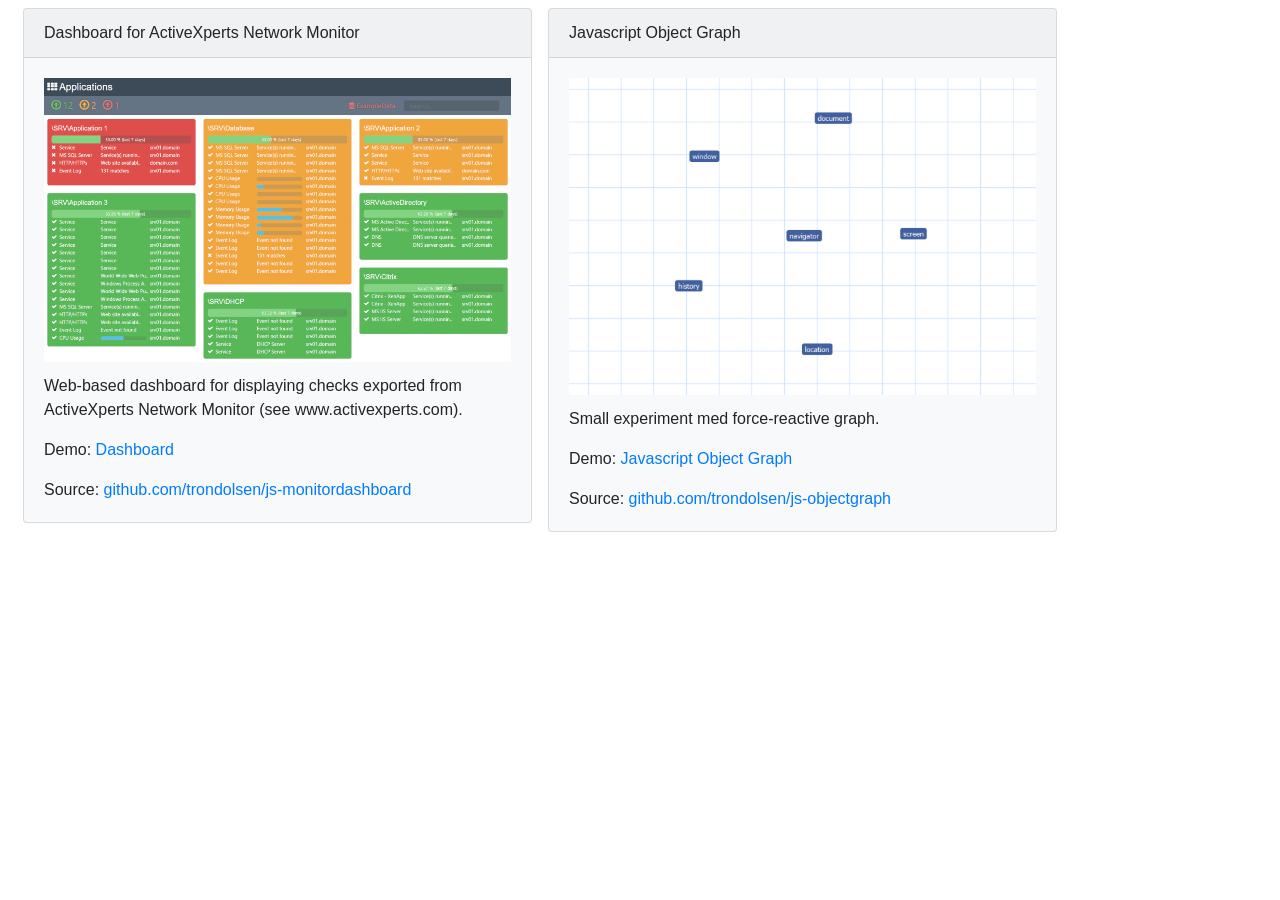
==== index.html @ d68602ff "added link for jsobjectgraph" ====
<html>
  <head>
    <title>trondolsen.github.io</title>
    <link rel="stylesheet" href=".\css\bootstrap.css" type="text/css">
  </head>
  <body>
    <div class="container float-left">
      <div class="card-deck p-2 w-50 float-left">
        <div class="card bg-light mb-3" style="min-width: 30rem;">
          <div class="card-header">Dashboard for ActiveXperts Network Monitor</div>
          <div class="card-body">
            <div class="card-title"><img width="100%" src=".\icons\icon-dashboard.png"></div>
            <p class="card-text">Web-based dashboard for displaying checks exported from ActiveXperts Network Monitor (see www.activexperts.com).</p>
            <p class="card-text">Demo: <a class="card-link" target="_blank" href=".\dashboard\dashboard.html">Dashboard</a></p>
            <p class="card-text">Source: <a class="card-link" target="_blank" href="https://github.com/trondolsen/js-monitordashboard">github.com/trondolsen/js-monitordashboard</a></p>
          </div>
        </div>
      </div>
      <div class="card-deck p-2 w-50 float-left">
        <div class="card bg-light mb-3" style="min-width: 30rem;">
          <div class="card-header">Javascript Object Graph</div>
          <div class="card-body">
            <div class="card-title"><img width="100%" src=".\icons\icon-jsobjectgraph.png"></div>
            <p class="card-text">Small experiment med force-reactive graph.</p>
            <p class="card-text">Demo: <a class="card-link" target="_blank" href=".\js-objectgraph\js-object-graph.html">Javascript Object Graph</a></p>
            <p class="card-text">Source: <a class="card-link" target="_blank" href="https://github.com/trondolsen/js-objectgraph">github.com/trondolsen/js-objectgraph</a></p>
          </div>
        </div>
      </div>
    </div>
  </body>
</html>
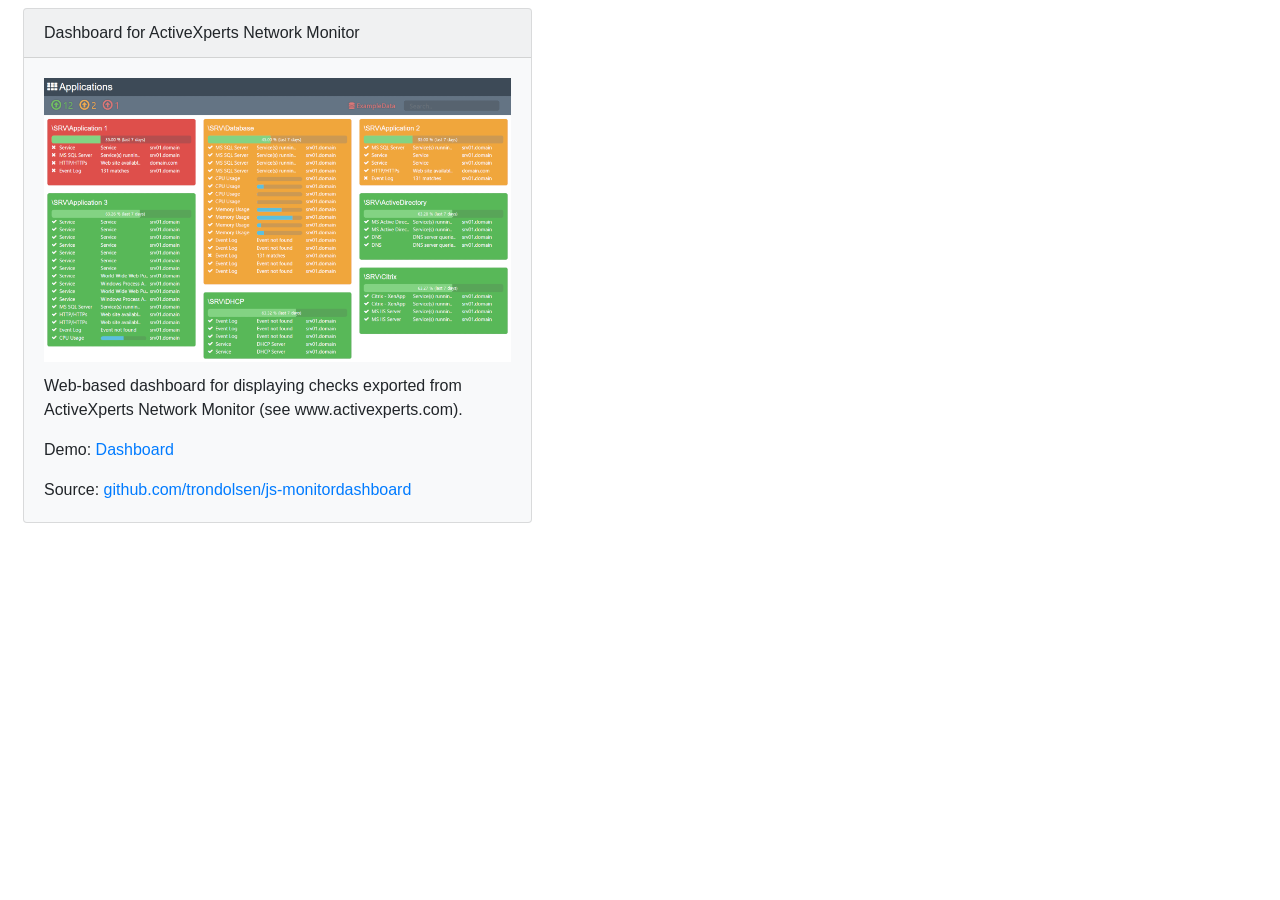
==== commit 053d5a95: "removed project" ====
--- a/index.html
+++ b/index.html
@@ -16,17 +16,6 @@
           </div>
         </div>
       </div>
-      <div class="card-deck p-2 w-50 float-left">
-        <div class="card bg-light mb-3" style="min-width: 30rem;">
-          <div class="card-header">Javascript Object Graph</div>
-          <div class="card-body">
-            <div class="card-title"><img width="100%" src=".\icons\icon-jsobjectgraph.png"></div>
-            <p class="card-text">Small experiment med force-reactive graph.</p>
-            <p class="card-text">Demo: <a class="card-link" target="_blank" href=".\js-objectgraph\js-object-graph.html">Javascript Object Graph</a></p>
-            <p class="card-text">Source: <a class="card-link" target="_blank" href="https://github.com/trondolsen/js-objectgraph">github.com/trondolsen/js-objectgraph</a></p>
-          </div>
-        </div>
-      </div>
     </div>
   </body>
 </html>
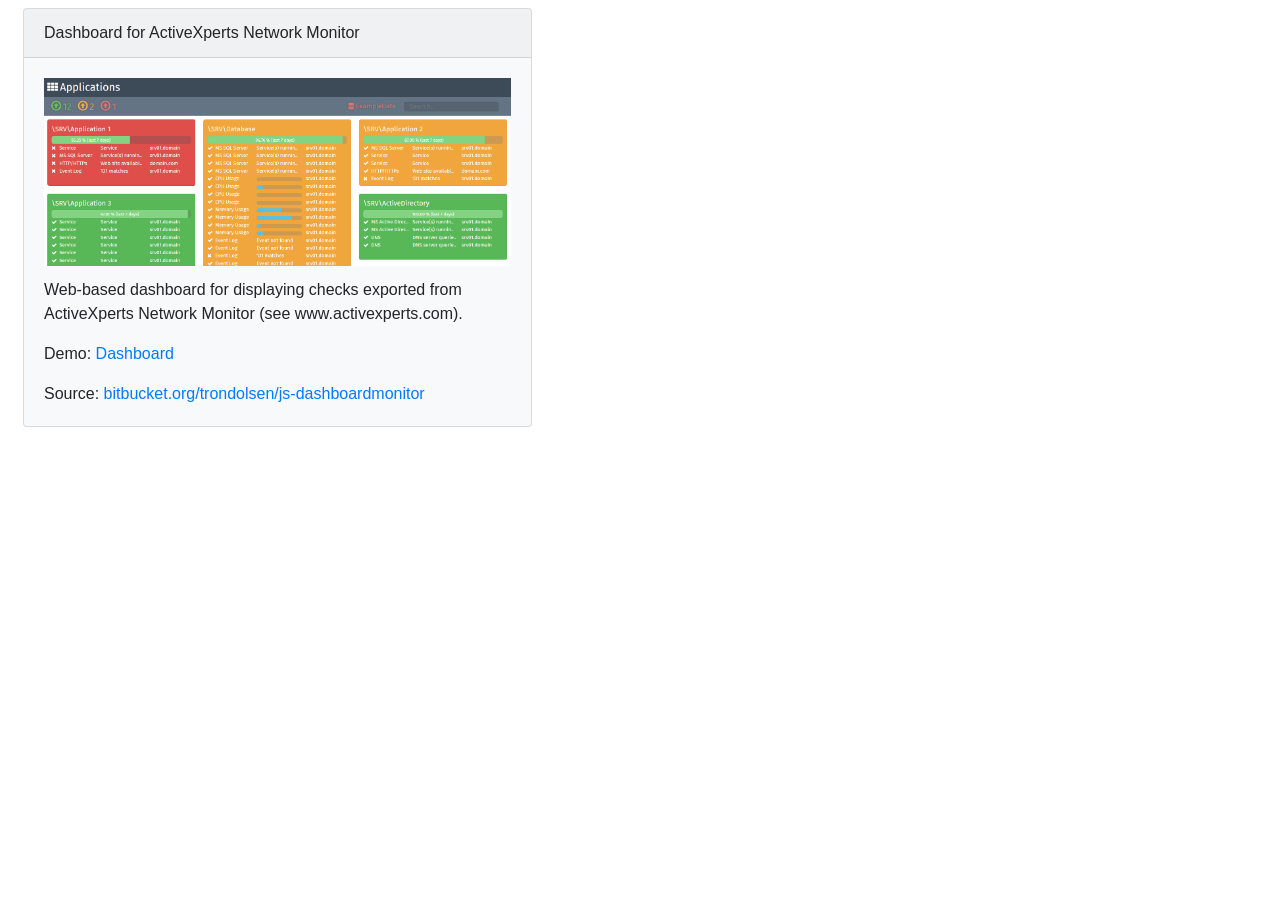
==== commit b7415325: "adapter to bitbucket" ====
--- a/index.html
+++ b/index.html
@@ -1,7 +1,7 @@
 <html>
   <head>
-    <title>trondolsen.github.io</title>
-    <link rel="stylesheet" href=".\css\bootstrap.css" type="text/css">
+    <title>trondolsen.gitlab.io</title>
+    <link rel="stylesheet" href=".\public\css\bootstrap.css" type="text/css">
   </head>
   <body>
     <div class="container float-left">
@@ -9,10 +9,10 @@
         <div class="card bg-light mb-3" style="min-width: 30rem;">
           <div class="card-header">Dashboard for ActiveXperts Network Monitor</div>
           <div class="card-body">
-            <div class="card-title"><img width="100%" src=".\icons\icon-dashboard.png"></div>
+            <div class="card-title"><img width="100%" src=".\public\icons\icon-dashboard.png"></div>
             <p class="card-text">Web-based dashboard for displaying checks exported from ActiveXperts Network Monitor (see www.activexperts.com).</p>
-            <p class="card-text">Demo: <a class="card-link" target="_blank" href=".\dashboard\dashboard.html">Dashboard</a></p>
-            <p class="card-text">Source: <a class="card-link" target="_blank" href="https://github.com/trondolsen/js-monitordashboard">github.com/trondolsen/js-monitordashboard</a></p>
+            <p class="card-text">Demo: <a class="card-link" target="_blank" href=".\public\dashboard\dashboard.html">Dashboard</a></p>
+            <p class="card-text">Source: <a class="card-link" target="_blank" href="https://bitbucket.org/trondolsen/js-dashboardmonitor">bitbucket.org/trondolsen/js-dashboardmonitor</a></p>
           </div>
         </div>
       </div>
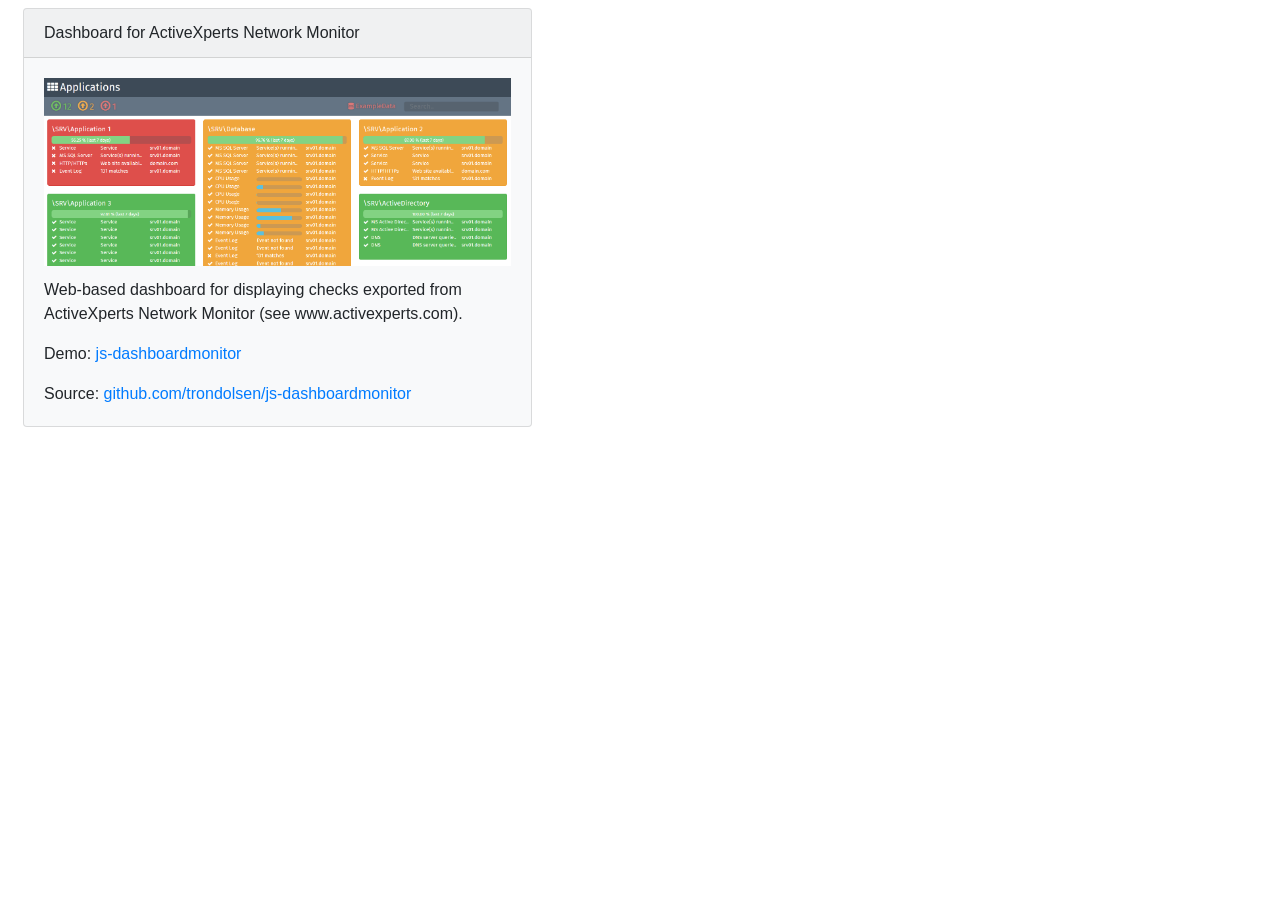
==== commit f92bcb5f: "Migrated to github" ====
--- a/index.html
+++ b/index.html
@@ -1,7 +1,7 @@
 <html>
   <head>
     <title>trondolsen.gitlab.io</title>
-    <link rel="stylesheet" href=".\public\css\bootstrap.css" type="text/css">
+    <link rel="stylesheet" href=".\css\bootstrap.css" type="text/css">
   </head>
   <body>
     <div class="container float-left">
@@ -9,10 +9,10 @@
         <div class="card bg-light mb-3" style="min-width: 30rem;">
           <div class="card-header">Dashboard for ActiveXperts Network Monitor</div>
           <div class="card-body">
-            <div class="card-title"><img width="100%" src=".\public\icons\icon-dashboard.png"></div>
+            <div class="card-title"><img width="100%" src=".\icons\icon-dashboard.png"></div>
             <p class="card-text">Web-based dashboard for displaying checks exported from ActiveXperts Network Monitor (see www.activexperts.com).</p>
-            <p class="card-text">Demo: <a class="card-link" target="_blank" href=".\public\dashboard\dashboard.html">Dashboard</a></p>
-            <p class="card-text">Source: <a class="card-link" target="_blank" href="https://bitbucket.org/trondolsen/js-dashboardmonitor">bitbucket.org/trondolsen/js-dashboardmonitor</a></p>
+            <p class="card-text">Demo: <a class="card-link" target="_blank" href=".\dashboard\dashboard.html">js-dashboardmonitor</a></p>
+            <p class="card-text">Source: <a class="card-link" target="_blank" href="https://github.com/trondolsen/js-dashboardmonitor">github.com/trondolsen/js-dashboardmonitor</a></p>
           </div>
         </div>
       </div>
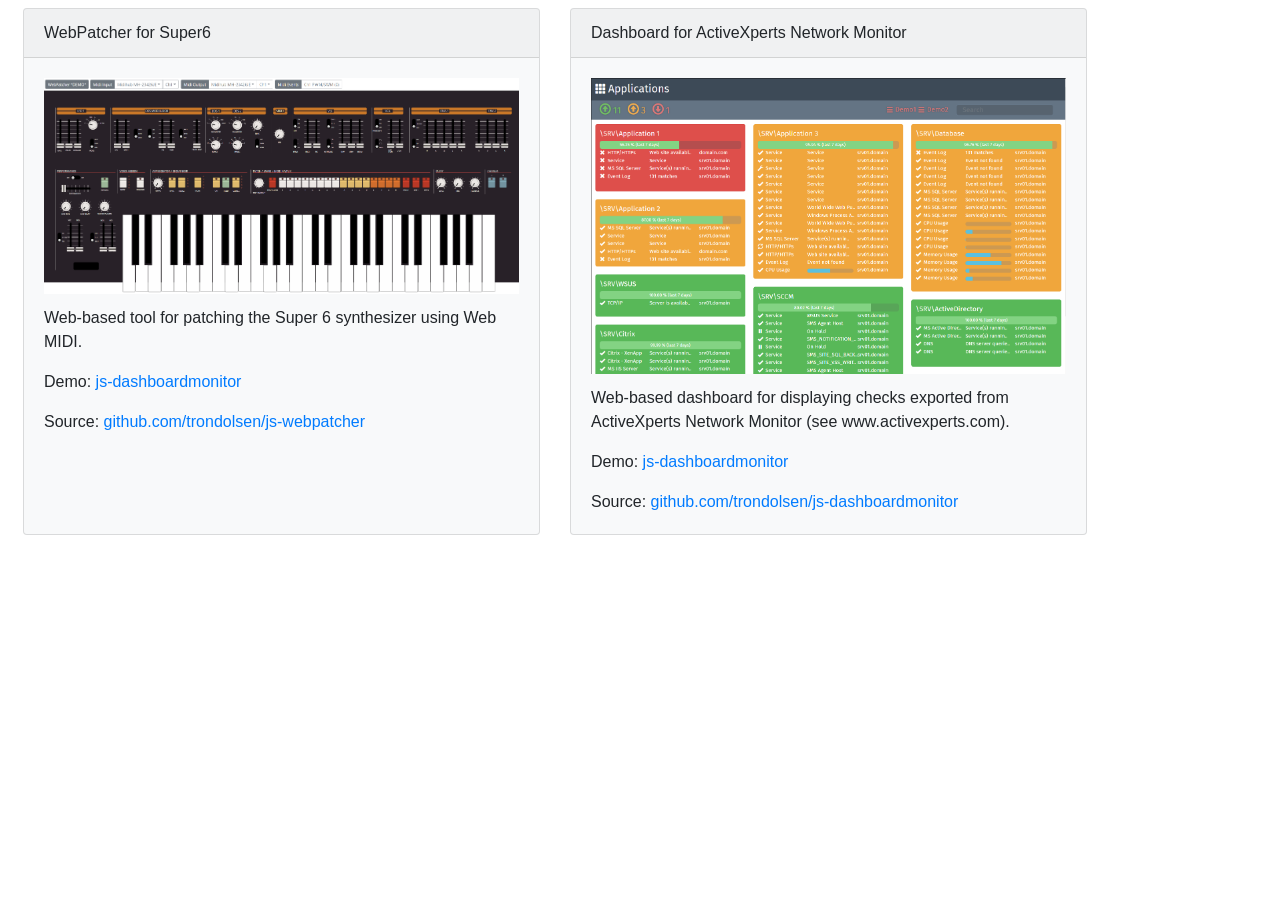
==== commit 083776bd: "added js-webpatcher project" ====
--- a/index.html
+++ b/index.html
@@ -5,13 +5,22 @@
   </head>
   <body>
     <div class="container float-left">
-      <div class="card-deck p-2 w-50 float-left">
+      <div class="card-deck p-2 w-100 float-left">
+        <div class="card bg-light mb-3" style="min-width: 30rem;">
+          <div class="card-header">WebPatcher for Super6</div>
+          <div class="card-body">
+            <div class="card-title"><img width="100%" src=".\icons\icon-webpatcher.png"></div>
+            <p class="card-text">Web-based tool for patching the Super 6 synthesizer using Web MIDI.</p>
+            <p class="card-text">Demo: <a class="card-link" target="_blank" href=".\js-webpatcher\webpatcher.html">js-dashboardmonitor</a></p>
+            <p class="card-text">Source: <a class="card-link" target="_blank" href="https://github.com/trondolsen/js-webpatcher">github.com/trondolsen/js-webpatcher</a></p>
+          </div>
+        </div>
         <div class="card bg-light mb-3" style="min-width: 30rem;">
           <div class="card-header">Dashboard for ActiveXperts Network Monitor</div>
           <div class="card-body">
             <div class="card-title"><img width="100%" src=".\icons\icon-dashboard.png"></div>
             <p class="card-text">Web-based dashboard for displaying checks exported from ActiveXperts Network Monitor (see www.activexperts.com).</p>
-            <p class="card-text">Demo: <a class="card-link" target="_blank" href=".\dashboard\dashboard.html">js-dashboardmonitor</a></p>
+            <p class="card-text">Demo: <a class="card-link" target="_blank" href=".\js-monitordashboard\dashboard.html">js-dashboardmonitor</a></p>
             <p class="card-text">Source: <a class="card-link" target="_blank" href="https://github.com/trondolsen/js-dashboardmonitor">github.com/trondolsen/js-dashboardmonitor</a></p>
           </div>
         </div>
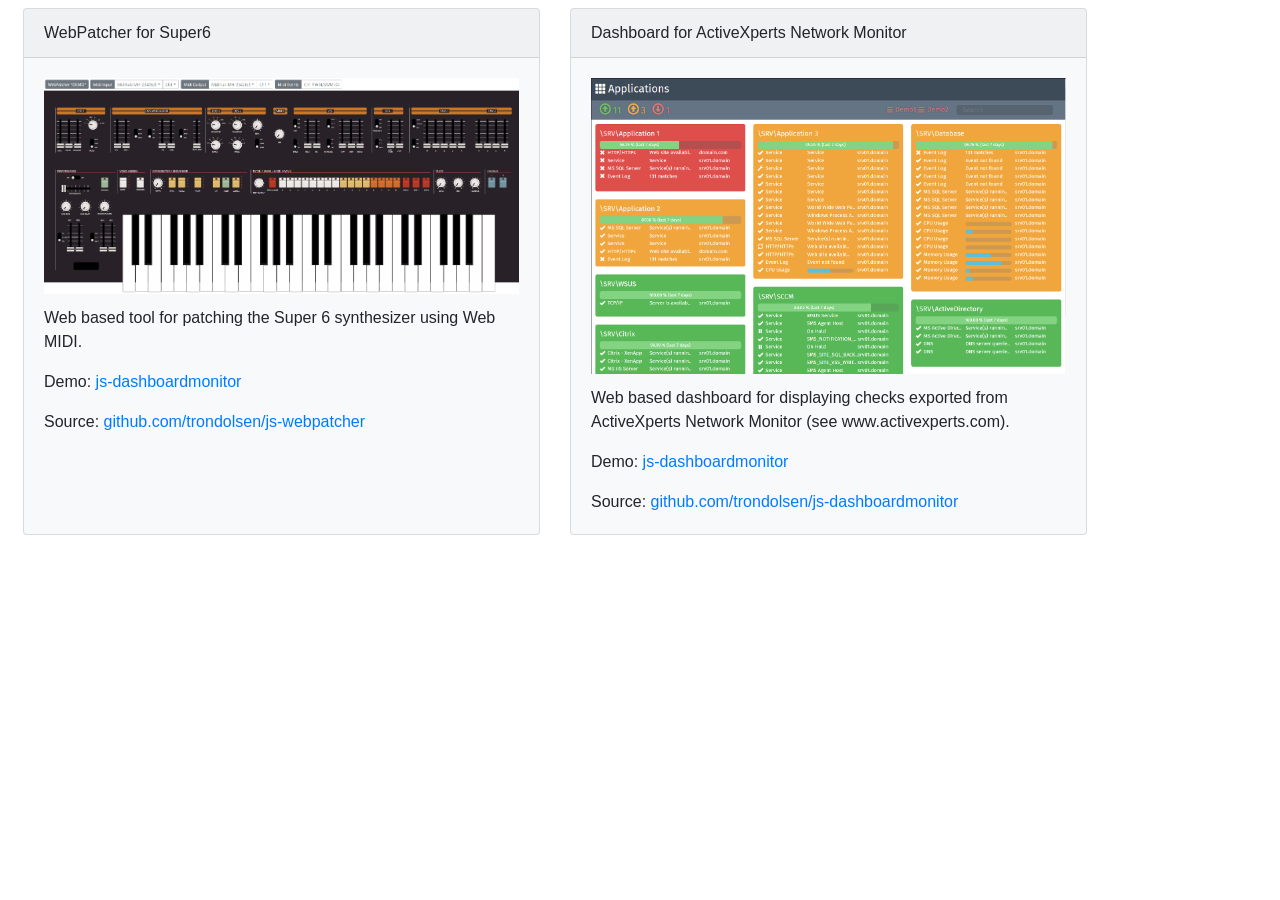
==== commit 1a639f04: "Update" ====
--- a/index.html
+++ b/index.html
@@ -10,7 +10,7 @@
           <div class="card-header">WebPatcher for Super6</div>
           <div class="card-body">
             <div class="card-title"><img width="100%" src=".\icons\icon-webpatcher.png"></div>
-            <p class="card-text">Web-based tool for patching the Super 6 synthesizer using Web MIDI.</p>
+            <p class="card-text">Web based tool for patching the Super 6 synthesizer using Web MIDI.</p>
             <p class="card-text">Demo: <a class="card-link" target="_blank" href=".\js-webpatcher\webpatcher.html">js-dashboardmonitor</a></p>
             <p class="card-text">Source: <a class="card-link" target="_blank" href="https://github.com/trondolsen/js-webpatcher">github.com/trondolsen/js-webpatcher</a></p>
           </div>
@@ -19,12 +19,12 @@
           <div class="card-header">Dashboard for ActiveXperts Network Monitor</div>
           <div class="card-body">
             <div class="card-title"><img width="100%" src=".\icons\icon-dashboard.png"></div>
-            <p class="card-text">Web-based dashboard for displaying checks exported from ActiveXperts Network Monitor (see www.activexperts.com).</p>
-            <p class="card-text">Demo: <a class="card-link" target="_blank" href=".\js-monitordashboard\dashboard.html">js-dashboardmonitor</a></p>
+            <p class="card-text">Web based dashboard for displaying checks exported from ActiveXperts Network Monitor (see www.activexperts.com).</p>
+            <p class="card-text">Demo: <a class="card-link" target="_blank" href=".\js-dashboardmonitor\dashboard.html">js-dashboardmonitor</a></p>
             <p class="card-text">Source: <a class="card-link" target="_blank" href="https://github.com/trondolsen/js-dashboardmonitor">github.com/trondolsen/js-dashboardmonitor</a></p>
           </div>
         </div>
       </div>
     </div>
   </body>
-</html>+</html>
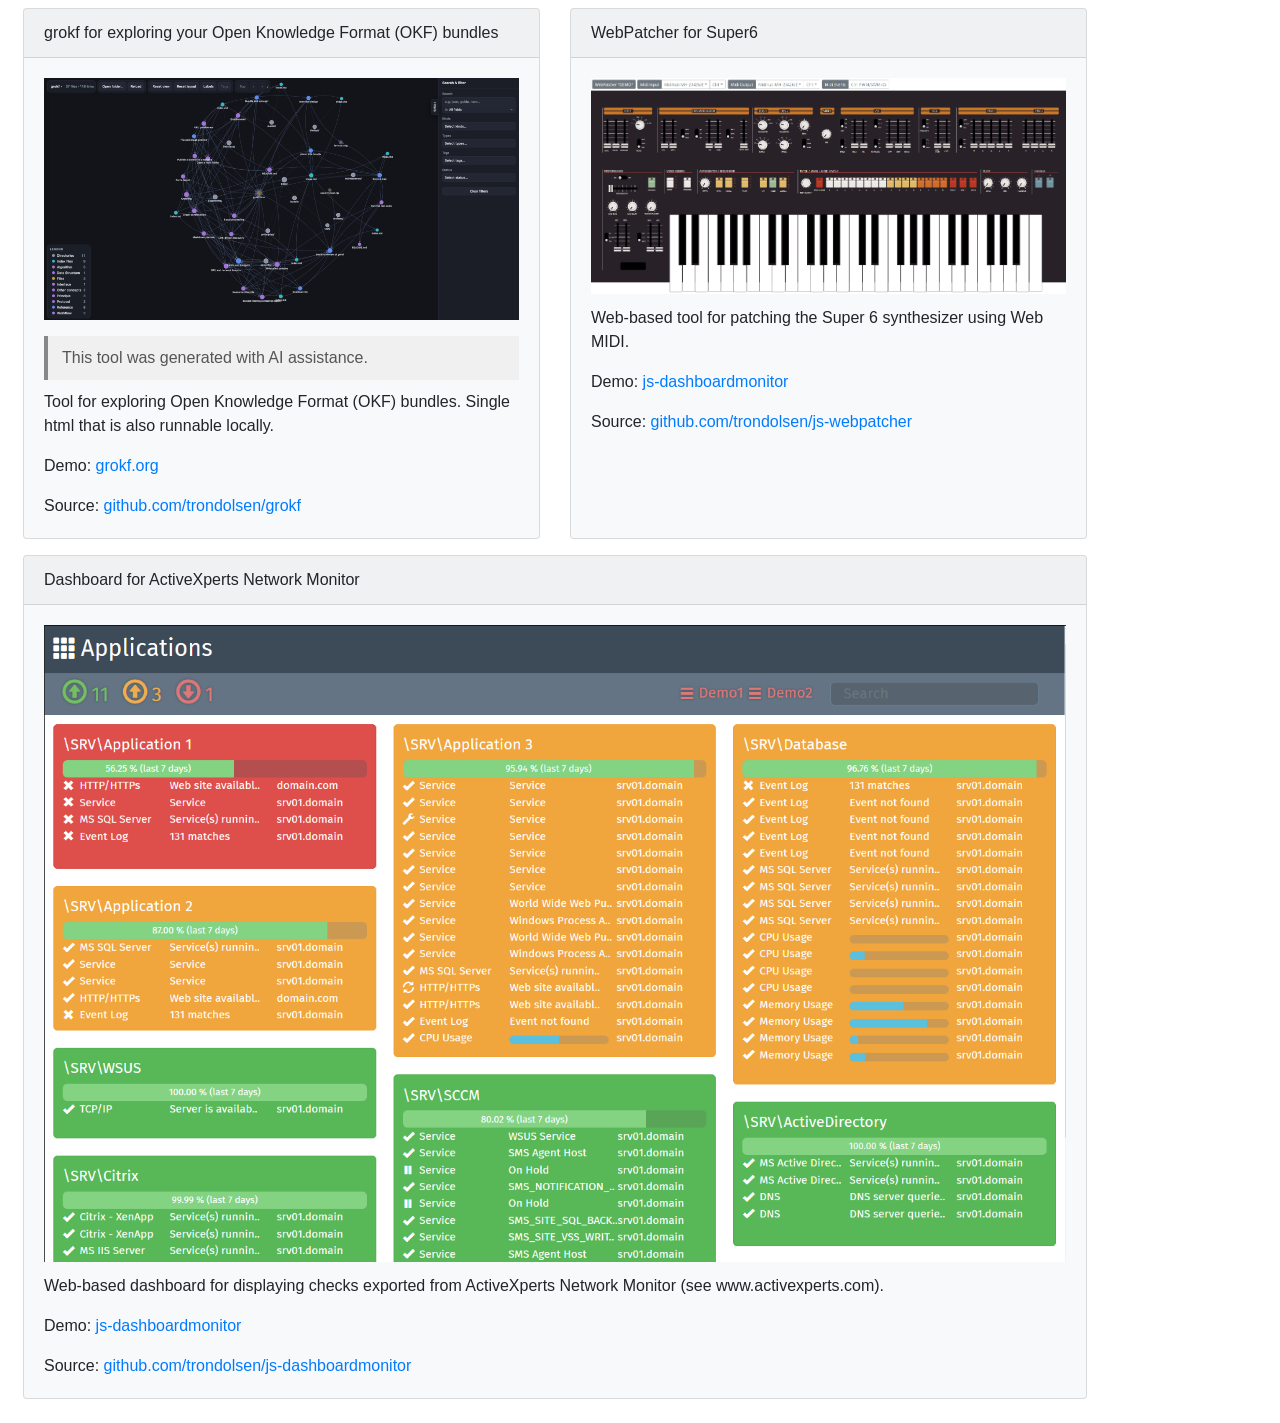
==== commit cbb7957b: "Added grokf.org" ====
--- a/index.html
+++ b/index.html
@@ -7,10 +7,24 @@
     <div class="container float-left">
       <div class="card-deck p-2 w-100 float-left">
         <div class="card bg-light mb-3" style="min-width: 30rem;">
+          <div class="card-header">grokf for exploring your Open Knowledge Format (OKF) bundles</div>
+          <div class="card-body">
+            <div class="card-title"><img width="100%" src=".\icons\icon-grokf.png"></div>
+            <p class="card-text">
+              <blockquote style="border-left: 4px solid #888888; background: #f0f0f0; padding: 10px 14px; margin: 10px 0; color: #555555;">
+              This tool was generated with AI assistance.
+              </blockquote>
+              Tool for exploring Open Knowledge Format (OKF) bundles. Single html that is also runnable locally.
+            </p>
+            <p class="card-text">Demo: <a class="card-link" target="_blank" href="https://grokf.org">grokf.org</a></p>
+            <p class="card-text">Source: <a class="card-link" target="_blank" href="https://github.com/trondolsen/grokf">github.com/trondolsen/grokf</a></p>
+          </div>
+        </div>
+        <div class="card bg-light mb-3" style="min-width: 30rem;">
           <div class="card-header">WebPatcher for Super6</div>
           <div class="card-body">
             <div class="card-title"><img width="100%" src=".\icons\icon-webpatcher.png"></div>
-            <p class="card-text">Web based tool for patching the Super 6 synthesizer using Web MIDI.</p>
+            <p class="card-text">Web-based tool for patching the Super 6 synthesizer using Web MIDI.</p>
             <p class="card-text">Demo: <a class="card-link" target="_blank" href=".\js-webpatcher\webpatcher.html">js-dashboardmonitor</a></p>
             <p class="card-text">Source: <a class="card-link" target="_blank" href="https://github.com/trondolsen/js-webpatcher">github.com/trondolsen/js-webpatcher</a></p>
           </div>
@@ -19,10 +33,11 @@
           <div class="card-header">Dashboard for ActiveXperts Network Monitor</div>
           <div class="card-body">
             <div class="card-title"><img width="100%" src=".\icons\icon-dashboard.png"></div>
-            <p class="card-text">Web based dashboard for displaying checks exported from ActiveXperts Network Monitor (see www.activexperts.com).</p>
+            <p class="card-text">Web-based dashboard for displaying checks exported from ActiveXperts Network Monitor (see www.activexperts.com).</p>
             <p class="card-text">Demo: <a class="card-link" target="_blank" href=".\js-dashboardmonitor\dashboard.html">js-dashboardmonitor</a></p>
             <p class="card-text">Source: <a class="card-link" target="_blank" href="https://github.com/trondolsen/js-dashboardmonitor">github.com/trondolsen/js-dashboardmonitor</a></p>
           </div>
+        </div>
         </div>
       </div>
     </div>
